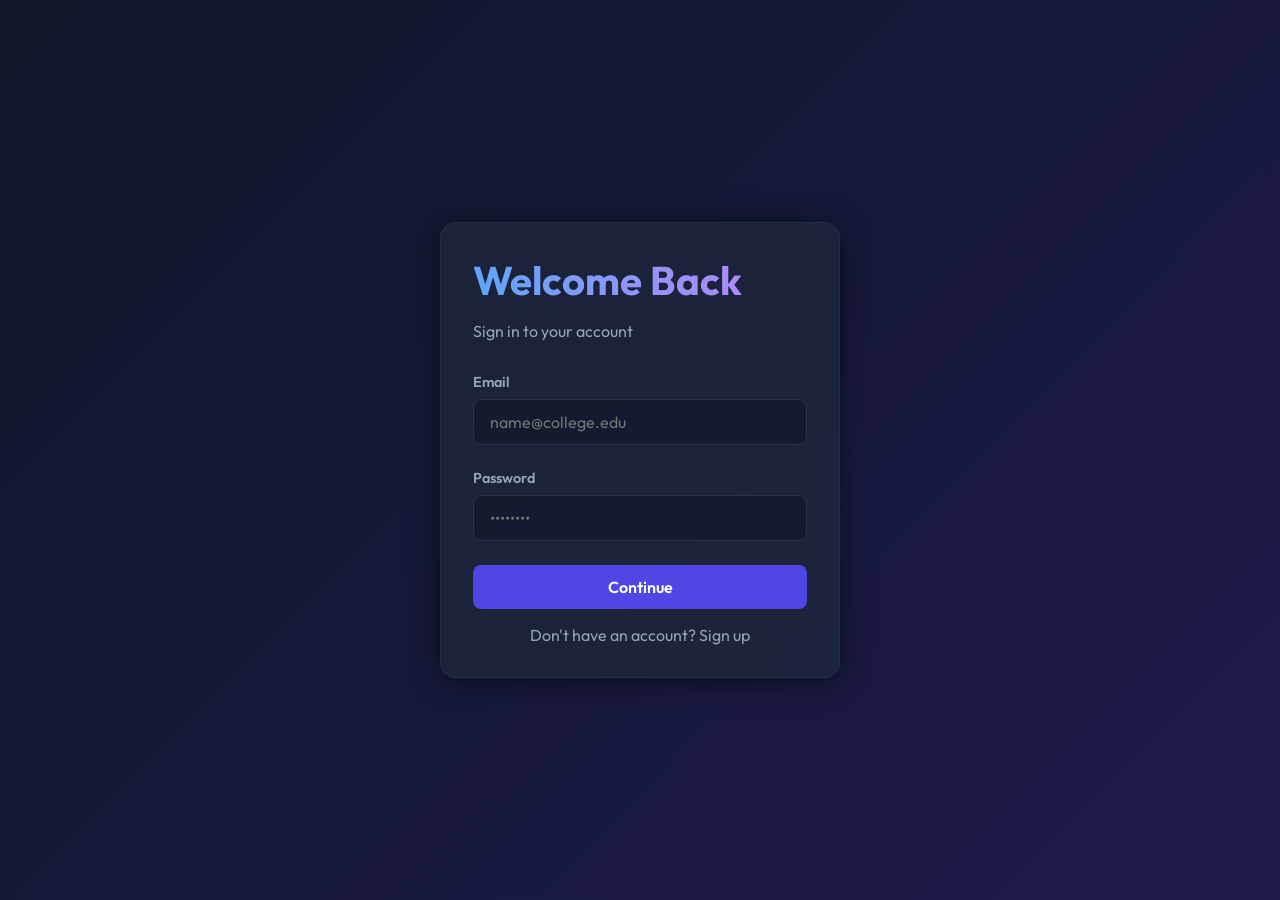
==== frontend/admin.html @ 38196f12 "Add HTML/CSS/JS frontend Login, student exam list, exam page with Monaco editor and tab-switch proct" ====
<!DOCTYPE html>
<html lang="en">
<head>
    <meta charset="UTF-8">
    <meta name="viewport" content="width=device-width, initial-scale=1.0">
    <title>Admin Dashboard | Smart Exam & Coding Platform</title>
    <link rel="stylesheet" href="css/style.css">
    <style>
        .testcase-row {
            background: rgba(15, 23, 42, 0.8);
            border: 1px solid rgba(255, 255, 255, 0.08);
            border-radius: 8px;
            padding: 12px;
            margin-bottom: 10px;
        }
        textarea {
            width: 100%;
            padding: 10px 14px;
            border-radius: 8px;
            border: 1px solid rgba(255, 255, 255, 0.1);
            background: rgba(15, 23, 42, 0.6);
            color: #fff;
            font-size: 0.95rem;
            outline: none;
            font-family: inherit;
        }
        textarea:focus {
            border-color: var(--primary);
            box-shadow: 0 0 0 2px rgba(79, 70, 229, 0.3);
        }
    </style>
</head>
<body>
    <nav class="navbar">
        <h2>Admin Portal</h2>
        <div class="nav-links">
            <span id="userNameDisplay">Admin</span>
            <a onclick="logout()">Logout</a>
        </div>
    </nav>

    <div class="container">
        <h1>Dashboard Overview</h1>
        
        <div style="display: grid; grid-template-columns: 1fr 1fr; gap: 2rem; margin-top: 2rem;">
            <!-- Create Exam Section -->
            <div class="glass-panel">
                <h3>Create New Exam</h3>
                <div id="msgExam"></div>
                <form id="createExamForm">
                    <div class="form-group">
                        <label>Subject Name</label>
                        <input type="text" id="subject" required placeholder="e.g. Data Structures & Algorithms">
                    </div>
                    <div class="form-group">
                        <label>Exam Date & Time</label>
                        <input type="datetime-local" id="exam_date" required>
                    </div>
                    <div class="form-group">
                        <label>Duration (Minutes)</label>
                        <input type="number" id="duration" required value="60">
                    </div>
                    <div class="form-group">
                        <label>Total Marks</label>
                        <input type="number" id="total_marks" required value="100">
                    </div>
                    <div class="form-group">
                        <label>Negative Marking (e.g. 0.25)</label>
                        <input type="number" step="0.01" id="negative" value="0.0">
                    </div>
                    <button type="submit" class="btn btn-primary" style="width: 100%;">Create Exam</button>
                </form>
            </div>

            <!-- Add Question Section (MCQ or Coding) -->
            <div class="glass-panel">
                <h3>Add Question to Exam</h3>
                <div id="msgQuestion"></div>
                <form id="addQuestionForm">
                    <div class="form-group">
                        <label>Select Exam</label>
                        <select id="exam_id_select" required></select>
                    </div>

                    <div class="form-group">
                        <label>Question Type</label>
                        <select id="q_type" onchange="toggleQuestionTypeFields()">
                            <option value="MCQ" selected>Multiple Choice (MCQ)</option>
                            <option value="CODING">Coding Assessment (HackerRank)</option>
                        </select>
                    </div>

                    <div class="form-group">
                        <label>Question Title / Text</label>
                        <input type="text" id="q_text" required placeholder="e.g. Reverse an Array">
                    </div>

                    <div style="display:grid; grid-template-columns: 1fr 1fr 1fr; gap: 10px;">
                        <div class="form-group">
                            <label>Marks</label>
                            <input type="number" id="q_marks" value="5" required>
                        </div>
                        <div class="form-group">
                            <label>Difficulty</label>
                            <select id="q_difficulty">
                                <option value="EASY">EASY</option>
                                <option value="MEDIUM" selected>MEDIUM</option>
                                <option value="HARD">HARD</option>
                            </select>
                        </div>
                        <div class="form-group">
                            <label>Topic</label>
                            <input type="text" id="q_topic" value="General">
                        </div>
                    </div>

                    <!-- MCQ Section -->
                    <div id="mcqFields" style="margin-bottom: 1rem;">
                        <label style="color:var(--text-muted); font-size:0.9rem; margin-bottom:0.5rem; display:block;">Options (Select radio for correct answer)</label>
                        <div style="display:flex; gap:10px; margin-bottom:5px;">
                            <input type="radio" name="correct_opt" value="0" checked>
                            <input type="text" id="opt_0" placeholder="Option 1" required>
                        </div>
                        <div style="display:flex; gap:10px; margin-bottom:5px;">
                            <input type="radio" name="correct_opt" value="1">
                            <input type="text" id="opt_1" placeholder="Option 2" required>
                        </div>
                        <div style="display:flex; gap:10px; margin-bottom:5px;">
                            <input type="radio" name="correct_opt" value="2">
                            <input type="text" id="opt_2" placeholder="Option 3" required>
                        </div>
                        <div style="display:flex; gap:10px; margin-bottom:5px;">
                            <input type="radio" name="correct_opt" value="3">
                            <input type="text" id="opt_3" placeholder="Option 4" required>
                        </div>
                    </div>

                    <!-- Coding Question Section -->
                    <div id="codingFields" style="display:none; margin-bottom: 1.5rem;">
                        <div class="form-group">
                            <label>Problem Statement (Markdown / Text)</label>
                            <textarea id="q_problem_statement" rows="3" placeholder="Detailed problem description..."></textarea>
                        </div>
                        <div class="form-group">
                            <label>Constraints</label>
                            <textarea id="q_constraints" rows="2" placeholder="e.g. 1 <= N <= 10^5"></textarea>
                        </div>
                        <div style="display:grid; grid-template-columns: 1fr 1fr; gap: 10px;">
                            <div class="form-group">
                                <label>Input Format</label>
                                <textarea id="q_input_format" rows="2" placeholder="First line contains N..."></textarea>
                            </div>
                            <div class="form-group">
                                <label>Output Format</label>
                                <textarea id="q_output_format" rows="2" placeholder="Print the result..."></textarea>
                            </div>
                        </div>

                        <!-- Test Cases Builder -->
                        <div style="margin-top: 1rem;">
                            <div style="display:flex; justify-content:space-between; align-items:center; margin-bottom: 8px;">
                                <label style="font-weight:700; color:#60a5fa;">Test Cases</label>
                                <button type="button" class="btn" style="padding: 4px 10px; font-size: 0.8rem; background: rgba(96,165,250,0.2); color:#60a5fa;" onclick="addTestCaseRow()">+ Add Test Case</button>
                            </div>
                            <div id="testCasesContainer">
                                <!-- Dynamic test case rows inserted here -->
                            </div>
                        </div>
                    </div>

                    <button type="submit" class="btn btn-secondary" style="width: 100%;">Add Question</button>
                </form>
            </div>
        </div>

        <!-- High-level Results view -->
        <div class="glass-panel" style="margin-top: 2rem;">
            <h3>All Student Results</h3>
            <table>
                <thead>
                    <tr>
                        <th>Student</th>
                        <th>Exam</th>
                        <th>Score</th>
                        <th>Status</th>
                    </tr>
                </thead>
                <tbody id="resultsTableBody"></tbody>
            </table>
        </div>
    </div>

    <script src="js/api.js"></script>
    <script>
        checkAuth('Admin');

        function toggleQuestionTypeFields() {
            const type = document.getElementById('q_type').value;
            const mcqDiv = document.getElementById('mcqFields');
            const codingDiv = document.getElementById('codingFields');
            const optInputs = [document.getElementById('opt_0'), document.getElementById('opt_1'), document.getElementById('opt_2'), document.getElementById('opt_3')];

            if (type === 'CODING') {
                mcqDiv.style.display = 'none';
                codingDiv.style.display = 'block';
                optInputs.forEach(input => input.removeAttribute('required'));
                if (document.querySelectorAll('.testcase-row').length === 0) {
                    addTestCaseRow(true); // Add initial sample case
                    addTestCaseRow(false); // Add initial hidden case
                }
            } else {
                mcqDiv.style.display = 'block';
                codingDiv.style.display = 'none';
                optInputs.forEach(input => input.setAttribute('required', 'required'));
            }
        }

        let testCaseCount = 0;
        function addTestCaseRow(isSample = false) {
            testCaseCount++;
            const container = document.getElementById('testCasesContainer');
            const row = document.createElement('div');
            row.className = 'testcase-row';
            row.id = `tc_row_${testCaseCount}`;
            row.innerHTML = `
                <div style="display:flex; justify-content:space-between; align-items:center; margin-bottom:6px;">
                    <strong style="font-size:0.85rem; color:#e2e8f0;">Test Case #${testCaseCount}</strong>
                    <div style="display:flex; align-items:center; gap: 8px;">
                        <label style="font-size:0.8rem; color:var(--text-muted); cursor:pointer;">
                            <input type="checkbox" id="tc_sample_${testCaseCount}" ${isSample ? 'checked' : ''} style="width:auto;"> Sample (Visible to Student)
                        </label>
                        <button type="button" onclick="document.getElementById('tc_row_${testCaseCount}').remove()" style="background:transparent; border:none; color:#ef4444; cursor:pointer;">✕</button>
                    </div>
                </div>
                <div style="display:grid; grid-template-columns: 1fr 1fr; gap: 8px;">
                    <div>
                        <span style="font-size:0.75rem; color:var(--text-muted);">Input:</span>
                        <textarea id="tc_input_${testCaseCount}" rows="2" style="font-family:monospace; font-size:0.85rem;" placeholder="Stdin data..." required></textarea>
                    </div>
                    <div>
                        <span style="font-size:0.75rem; color:var(--text-muted);">Expected Output:</span>
                        <textarea id="tc_output_${testCaseCount}" rows="2" style="font-family:monospace; font-size:0.85rem;" placeholder="Expected stdout..." required></textarea>
                    </div>
                </div>
            `;
            container.appendChild(row);
        }

        async function fetchExams() {
            try {
                const res = await fetch(API_BASE + '/admin/exams', { headers: getHeaders() });
                const data = await res.json();
                const select = document.getElementById('exam_id_select');
                select.innerHTML = '';
                data.forEach(ex => {
                    const opt = document.createElement('option');
                    opt.value = ex.examId || ex.exam_id;
                    opt.textContent = `${ex.subject} (ID: ${ex.examId || ex.exam_id})`;
                    select.appendChild(opt);
                });
            } catch (e) {
                console.error("Failed to fetch exams:", e);
            }
        }

        async function fetchResults() {
            try {
                const res = await fetch(API_BASE + '/admin/results', { headers: getHeaders() });
                const data = await res.json();
                const tbody = document.getElementById('resultsTableBody');
                tbody.innerHTML = '';
                if (!Array.isArray(data) || data.length === 0) {
                    tbody.innerHTML = '<tr><td colspan="4" style="color:var(--text-muted);">No student results available yet.</td></tr>';
                    return;
                }
                data.forEach(r => {
                    tbody.innerHTML += `<tr>
                        <td>${r.student_name}</td>
                        <td>${r.subject}</td>
                        <td><strong style="color: #6ee7b7">${r.score !== null ? r.score : 'Pending'}</strong></td>
                        <td><span class="status-tag status-${(r.result_status || 'pass').toLowerCase()}">${r.result_status || 'In Progress'}</span></td>
                    </tr>`;
                });
            } catch (e) {
                console.error("Failed to fetch results:", e);
            }
        }

        document.getElementById('createExamForm').addEventListener('submit', async (e) => {
            e.preventDefault();
            const payload = {
                subject: document.getElementById('subject').value,
                exam_date: document.getElementById('exam_date').value.replace('T', ' '),
                duration_minutes: parseInt(document.getElementById('duration').value),
                total_marks: parseInt(document.getElementById('total_marks').value),
                negative_marking: parseFloat(document.getElementById('negative').value)
            };
            try {
                const res = await fetch(API_BASE + '/admin/exams', {
                    method: 'POST', headers: getHeaders(), body: JSON.stringify(payload)
                });
                if(res.ok) {
                    showMsg('msgExam', 'Exam created successfully!', false);
                    document.getElementById('createExamForm').reset();
                    fetchExams();
                } else {
                    const error = await res.json();
                    showMsg('msgExam', error.error || 'Failed to create exam', true);
                }
            } catch (err) {
                showMsg('msgExam', 'Connection failed: ' + err.message, true);
            }
        });

        document.getElementById('addQuestionForm').addEventListener('submit', async (e) => {
            e.preventDefault();
            const exam_id = document.getElementById('exam_id_select').value;
            const qType = document.getElementById('q_type').value;

            const payload = {
                text: document.getElementById('q_text').value,
                marks: parseInt(document.getElementById('q_marks').value),
                question_type: qType,
                difficulty: document.getElementById('q_difficulty').value,
                topic: document.getElementById('q_topic').value
            };

            if (qType === 'CODING') {
                payload.problem_statement = document.getElementById('q_problem_statement').value;
                payload.constraints = document.getElementById('q_constraints').value;
                payload.input_format = document.getElementById('q_input_format').value;
                payload.output_format = document.getElementById('q_output_format').value;

                // Extract test cases
                const tcRows = document.querySelectorAll('.testcase-row');
                const testCases = [];
                tcRows.forEach(row => {
                    const id = row.id.replace('tc_row_', '');
                    const input = document.getElementById(`tc_input_${id}`).value;
                    const output = document.getElementById(`tc_output_${id}`).value;
                    const isSample = document.getElementById(`tc_sample_${id}`).checked;
                    testCases.push({
                        input_data: input,
                        expected_output: output,
                        is_sample: isSample,
                        weightage: 10
                    });
                });
                payload.test_cases = testCases;

                // Default starter templates
                payload.templates = [
                    { language: 'python', starter_code: 'import sys\n\ndef main():\n    # Read from standard input\n    pass\n\nif __name__ == "__main__":\n    main()' },
                    { language: 'java', starter_code: 'import java.util.*;\n\npublic class Solution {\n    public static void main(String[] args) {\n        Scanner sc = new Scanner(System.in);\n        // Write solution here\n    }\n}' },
                    { language: 'cpp', starter_code: '#include <iostream>\nusing namespace std;\n\nint main() {\n    // Write solution here\n    return 0;\n}' },
                    { language: 'c', starter_code: '#include <stdio.h>\n\nint main() {\n    // Write solution here\n    return 0;\n}' },
                    { language: 'javascript', starter_code: 'const fs = require("fs");\n\nfunction main() {\n    const input = fs.readFileSync(0, "utf-8");\n    // Write solution here\n}\n\nmain();' }
                ];
            } else {
                const correctIdx = document.querySelector('input[name="correct_opt"]:checked').value;
                const options = [];
                for(let i=0; i<4; i++) {
                    options.push({
                        text: document.getElementById(`opt_${i}`).value,
                        is_correct: i == correctIdx
                    });
                }
                payload.options = options;
            }

            try {
                const res = await fetch(API_BASE + `/admin/exams/${exam_id}/questions`, {
                    method: 'POST', headers: getHeaders(), body: JSON.stringify(payload)
                });
                if(res.ok) {
                    showMsg('msgQuestion', `${qType} question added successfully!`, false);
                    document.getElementById('addQuestionForm').reset();
                    toggleQuestionTypeFields();
                } else {
                    const err = await res.json();
                    showMsg('msgQuestion', err.error || 'Failed to add question', true);
                }
            } catch (err) {
                showMsg('msgQuestion', 'Error adding question: ' + err.message, true);
            }
        });

        fetchExams();
        fetchResults();
    </script>
</body>
</html>
---- frontend/css/style.css ----
@import url('https://fonts.googleapis.com/css2?family=Outfit:wght@300;400;600;700&display=swap');

:root {
  --primary: #4F46E5;
  --primary-hover: #4338CA;
  --secondary: #10B981;
  --dark-bg: #0f172a;
  --dark-card: rgba(30, 41, 59, 0.7);
  --text-main: #f8fafc;
  --text-muted: #94a3b8;
  --danger: #ef4444;
}

* {
  box-sizing: border-box;
  margin: 0;
  padding: 0;
  font-family: 'Outfit', sans-serif;
}

body {
  background: linear-gradient(135deg, #0f172a 0%, #1e1b4b 100%);
  color: var(--text-main);
  min-height: 100vh;
  display: flex;
  flex-direction: column;
}

/* Glassmorphism utility */
.glass-panel {
  background: var(--dark-card);
  backdrop-filter: blur(16px);
  -webkit-backdrop-filter: blur(16px);
  border: 1px solid rgba(255, 255, 255, 0.05);
  border-radius: 16px;
  box-shadow: 0 4px 30px rgba(0, 0, 0, 0.5);
  padding: 2rem;
  transition: transform 0.3s ease, box-shadow 0.3s ease;
}

.glass-panel:hover {
  transform: translateY(-2px);
  box-shadow: 0 10px 40px rgba(0, 0, 0, 0.6);
}

/* Typography */
h1, h2, h3 {
  font-weight: 700;
  margin-bottom: 1rem;
}

h1 { font-size: 2.5rem; background: linear-gradient(to right, #60a5fa, #c084fc); -webkit-background-clip: text; color: transparent; }

/* Forms & Inputs */
.form-group {
  margin-bottom: 1.5rem;
  display: flex;
  flex-direction: column;
}

.form-group label {
  margin-bottom: 0.5rem;
  font-weight: 600;
  font-size: 0.9rem;
  color: var(--text-muted);
}

input, select {
  width: 100%;
  padding: 12px 16px;
  border-radius: 8px;
  border: 1px solid rgba(255,255,255,0.1);
  background: rgba(15, 23, 42, 0.6);
  color: #fff;
  font-size: 1rem;
  outline: none;
  transition: all 0.3s;
}

input:focus, select:focus {
  border-color: var(--primary);
  box-shadow: 0 0 0 2px rgba(79, 70, 229, 0.3);
}

/* Buttons */
.btn {
  display: inline-block;
  padding: 12px 24px;
  border-radius: 8px;
  font-weight: 600;
  cursor: pointer;
  border: none;
  transition: all 0.3s ease;
  font-size: 1rem;
  text-align: center;
}

.btn-primary {
  background: var(--primary);
  color: #fff;
}

.btn-primary:hover {
  background: var(--primary-hover);
  transform: translateY(-2px);
}

.btn-secondary {
  background: var(--secondary);
  color: #fff;
}

.btn-secondary:hover {
  background: #059669;
  transform: translateY(-2px);
}

/* Layouts */
.container {
  max-width: 1200px;
  margin: 0 auto;
  padding: 2rem;
  width: 100%;
}

.navbar {
  display: flex;
  justify-content: space-between;
  align-items: center;
  padding: 1rem 2rem;
  background: rgba(15, 23, 42, 0.8);
  backdrop-filter: blur(10px);
  border-bottom: 1px solid rgba(255,255,255,0.05);
}

.navbar .nav-links a {
  color: var(--text-muted);
  text-decoration: none;
  margin-left: 1.5rem;
  transition: color 0.3s;
  cursor: pointer;
}

.navbar .nav-links a:hover {
  color: #fff;
}

/* Tables */
table {
  width: 100%;
  border-collapse: collapse;
  margin-top: 1rem;
}

th, td {
  padding: 12px 16px;
  text-align: left;
  border-bottom: 1px solid rgba(255,255,255,0.05);
}

th {
  color: var(--text-muted);
  font-size: 0.9rem;
  text-transform: uppercase;
}

tbody tr:hover {
  background: rgba(255,255,255,0.02);
}

/* Alerts */
.alert {
  padding: 10px 15px;
  border-radius: 8px;
  margin-bottom: 15px;
  display: none;
}
.alert.error { background: rgba(239, 68, 68, 0.2); border: 1px solid var(--danger); color: #fca5a5; display: block; }
.alert.success { background: rgba(16, 185, 129, 0.2); border: 1px solid var(--secondary); color: #6ee7b7; display: block;}


/* ===================================================
   Coding Assessment & Monaco Editor Styles (HackerRank)
   =================================================== */

.q-nav-strip {
  display: flex;
  gap: 0.5rem;
  overflow-x: auto;
  padding: 0.5rem 0 1rem 0;
  margin-bottom: 1.5rem;
  border-bottom: 1px solid rgba(255,255,255,0.08);
}

.q-nav-pill {
  padding: 8px 16px;
  border-radius: 8px;
  background: rgba(255, 255, 255, 0.05);
  border: 1px solid rgba(255, 255, 255, 0.1);
  color: var(--text-muted);
  cursor: pointer;
  font-size: 0.9rem;
  font-weight: 600;
  display: flex;
  align-items: center;
  gap: 6px;
  white-space: nowrap;
  transition: all 0.2s ease;
}

.q-nav-pill:hover {
  background: rgba(79, 70, 229, 0.2);
  color: #fff;
}

.q-nav-pill.active {
  background: var(--primary);
  color: #fff;
  border-color: #818cf8;
  box-shadow: 0 0 12px rgba(79, 70, 229, 0.5);
}

.q-nav-pill.answered {
  border-left: 3px solid var(--secondary);
}

.badge {
  display: inline-block;
  padding: 3px 8px;
  border-radius: 4px;
  font-size: 0.75rem;
  font-weight: 700;
  text-transform: uppercase;
}

.badge-coding { background: #3b82f6; color: #fff; }
.badge-mcq { background: #8b5cf6; color: #fff; }
.badge-easy { background: rgba(16, 185, 129, 0.2); color: #34d399; }
.badge-medium { background: rgba(245, 158, 11, 0.2); color: #fbbf24; }
.badge-hard { background: rgba(239, 68, 68, 0.2); color: #f87171; }

.coding-container {
  display: grid;
  grid-template-columns: 1fr 1.25fr;
  gap: 1.5rem;
  min-height: 650px;
}

@media (max-width: 992px) {
  .coding-container {
    grid-template-columns: 1fr;
  }
}

.problem-pane {
  background: rgba(15, 23, 42, 0.85);
  border: 1px solid rgba(255, 255, 255, 0.08);
  border-radius: 12px;
  padding: 1.5rem;
  overflow-y: auto;
  max-height: 800px;
}

.problem-pane h2 {
  font-size: 1.5rem;
  margin-bottom: 0.5rem;
  color: #fff;
}

.meta-row {
  display: flex;
  gap: 8px;
  margin-bottom: 1.2rem;
  align-items: center;
}

.section-title {
  font-size: 0.95rem;
  font-weight: 700;
  text-transform: uppercase;
  color: #60a5fa;
  margin-top: 1.5rem;
  margin-bottom: 0.5rem;
  letter-spacing: 0.05em;
}

.pre-box {
  background: #090d16;
  border: 1px solid rgba(255, 255, 255, 0.08);
  border-radius: 8px;
  padding: 12px 16px;
  font-family: 'Consolas', 'Courier New', monospace;
  font-size: 0.9rem;
  color: #e2e8f0;
  white-space: pre-wrap;
  margin-bottom: 1rem;
}

.editor-pane {
  display: flex;
  flex-direction: column;
  background: rgba(15, 23, 42, 0.9);
  border: 1px solid rgba(255, 255, 255, 0.08);
  border-radius: 12px;
  overflow: hidden;
}

.editor-toolbar {
  display: flex;
  justify-content: space-between;
  align-items: center;
  padding: 10px 16px;
  background: #111827;
  border-bottom: 1px solid rgba(255, 255, 255, 0.08);
}

.editor-toolbar select {
  width: auto;
  padding: 6px 12px;
  font-size: 0.9rem;
  background: #1f2937;
}

#monacoEditor {
  height: 420px;
  width: 100%;
}

.console-drawer {
  background: #0b0f19;
  border-top: 1px solid rgba(255, 255, 255, 0.08);
  padding: 12px 16px;
  flex: 1;
  display: flex;
  flex-direction: column;
}

.console-nav {
  display: flex;
  gap: 8px;
  margin-bottom: 10px;
  border-bottom: 1px solid rgba(255, 255, 255, 0.06);
  padding-bottom: 6px;
}

.console-tab-btn {
  background: transparent;
  border: none;
  color: var(--text-muted);
  font-size: 0.85rem;
  font-weight: 600;
  cursor: pointer;
  padding: 4px 10px;
  border-radius: 4px;
}

.console-tab-btn.active {
  background: rgba(255, 255, 255, 0.1);
  color: #fff;
}

.console-view {
  display: none;
  flex: 1;
}

.console-view.active {
  display: block;
}

.testcase-item {
  background: rgba(255, 255, 255, 0.03);
  border: 1px solid rgba(255, 255, 255, 0.06);
  border-radius: 8px;
  padding: 10px 14px;
  margin-bottom: 8px;
}

.action-bar {
  display: flex;
  justify-content: flex-end;
  gap: 10px;
  padding: 12px 16px;
  background: #111827;
  border-top: 1px solid rgba(255, 255, 255, 0.08);
}

.status-tag {
  display: inline-block;
  padding: 2px 8px;
  border-radius: 4px;
  font-size: 0.8rem;
  font-weight: 700;
}

.status-passed { background: rgba(16, 185, 129, 0.2); color: #34d399; }
.status-failed { background: rgba(239, 68, 68, 0.2); color: #f87171; }
.status-timeout { background: rgba(245, 158, 11, 0.2); color: #fbbf24; }
.status-error { background: rgba(220, 38, 38, 0.3); color: #fca5a5; }
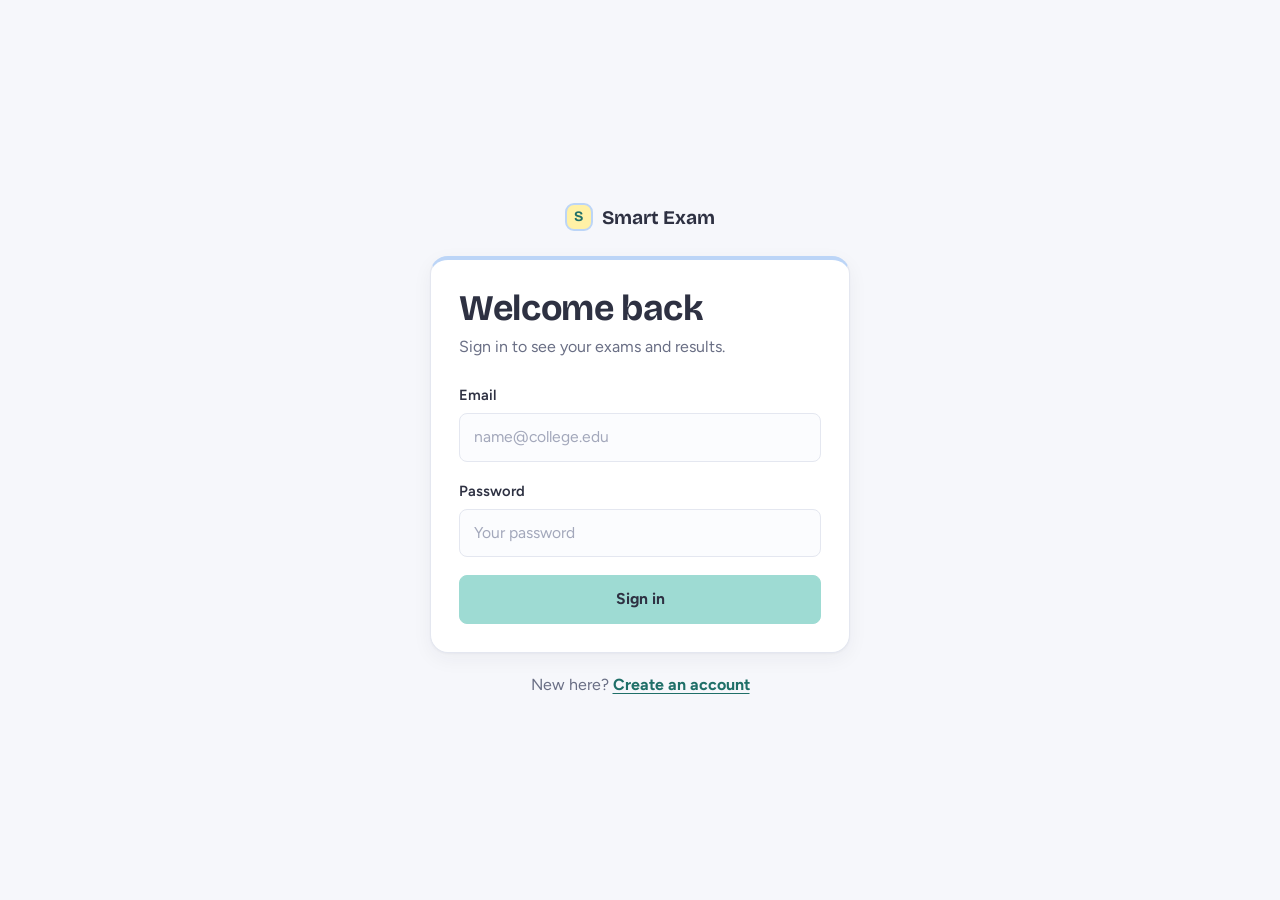
==== commit 8d0599ec: "Blend teal, sky blue, pink and lemon across the UI Neutral soft-white background; teal for main acti" ====
--- a/frontend/admin.html
+++ b/frontend/admin.html
@@ -3,192 +3,172 @@
 <head>
     <meta charset="UTF-8">
     <meta name="viewport" content="width=device-width, initial-scale=1.0">
-    <title>Admin Dashboard | Smart Exam & Coding Platform</title>
+    <title>Admin | Smart Exam</title>
     <link rel="stylesheet" href="css/style.css">
-    <style>
-        .testcase-row {
-            background: rgba(15, 23, 42, 0.8);
-            border: 1px solid rgba(255, 255, 255, 0.08);
-            border-radius: 8px;
-            padding: 12px;
-            margin-bottom: 10px;
-        }
-        textarea {
-            width: 100%;
-            padding: 10px 14px;
-            border-radius: 8px;
-            border: 1px solid rgba(255, 255, 255, 0.1);
-            background: rgba(15, 23, 42, 0.6);
-            color: #fff;
-            font-size: 0.95rem;
-            outline: none;
-            font-family: inherit;
-        }
-        textarea:focus {
-            border-color: var(--primary);
-            box-shadow: 0 0 0 2px rgba(79, 70, 229, 0.3);
-        }
-    </style>
 </head>
 <body>
     <nav class="navbar">
-        <h2>Admin Portal</h2>
+        <a class="brand" href="admin.html"><span class="brand-mark" aria-hidden="true">S</span>Smart Exam <small>Admin</small></a>
         <div class="nav-links">
-            <span id="userNameDisplay">Admin</span>
-            <a onclick="logout()">Logout</a>
+            <span id="userNameDisplay" class="user-chip">Admin</span>
+            <a href="#" onclick="logout(); return false;">Sign out</a>
         </div>
     </nav>
 
-    <div class="container">
-        <h1>Dashboard Overview</h1>
-        
-        <div style="display: grid; grid-template-columns: 1fr 1fr; gap: 2rem; margin-top: 2rem;">
-            <!-- Create Exam Section -->
-            <div class="glass-panel">
-                <h3>Create New Exam</h3>
-                <div id="msgExam"></div>
+    <main class="container">
+        <header class="page-head">
+            <h1>Manage exams</h1>
+            <p class="lede">Create an exam, add MCQ or coding questions to it, and follow student results below.</p>
+        </header>
+
+        <div class="grid-2">
+            <!-- Create exam -->
+            <section class="panel accent-teal">
+                <h3>Create an exam</h3>
+                <div id="msgExam" role="status"></div>
                 <form id="createExamForm">
                     <div class="form-group">
-                        <label>Subject Name</label>
-                        <input type="text" id="subject" required placeholder="e.g. Data Structures & Algorithms">
-                    </div>
-                    <div class="form-group">
-                        <label>Exam Date & Time</label>
+                        <label for="subject">Subject</label>
+                        <input type="text" id="subject" required placeholder="Data Structures">
+                    </div>
+                    <div class="form-group">
+                        <label for="exam_date">Last date to start</label>
                         <input type="datetime-local" id="exam_date" required>
-                    </div>
-                    <div class="form-group">
-                        <label>Duration (Minutes)</label>
-                        <input type="number" id="duration" required value="60">
-                    </div>
-                    <div class="form-group">
-                        <label>Total Marks</label>
-                        <input type="number" id="total_marks" required value="100">
-                    </div>
-                    <div class="form-group">
-                        <label>Negative Marking (e.g. 0.25)</label>
-                        <input type="number" step="0.01" id="negative" value="0.0">
-                    </div>
-                    <button type="submit" class="btn btn-primary" style="width: 100%;">Create Exam</button>
+                        <span class="hint">Students can't start the exam after this date.</span>
+                    </div>
+                    <div class="grid-3">
+                        <div class="form-group">
+                            <label for="duration">Minutes</label>
+                            <input type="number" id="duration" required value="60" min="1">
+                        </div>
+                        <div class="form-group">
+                            <label for="total_marks">Total marks</label>
+                            <input type="number" id="total_marks" required value="100" min="1">
+                        </div>
+                        <div class="form-group">
+                            <label for="negative">Minus per wrong</label>
+                            <input type="number" step="0.01" id="negative" value="0.0" min="0">
+                        </div>
+                    </div>
+                    <button type="submit" class="btn btn-primary btn-block">Create exam</button>
                 </form>
-            </div>
-
-            <!-- Add Question Section (MCQ or Coding) -->
-            <div class="glass-panel">
-                <h3>Add Question to Exam</h3>
-                <div id="msgQuestion"></div>
+            </section>
+
+            <!-- Add question -->
+            <section class="panel accent-sky">
+                <h3>Add a question</h3>
+                <div id="msgQuestion" role="status"></div>
                 <form id="addQuestionForm">
                     <div class="form-group">
-                        <label>Select Exam</label>
+                        <label for="exam_id_select">Exam</label>
                         <select id="exam_id_select" required></select>
                     </div>
 
                     <div class="form-group">
-                        <label>Question Type</label>
+                        <label for="q_type">Question type</label>
                         <select id="q_type" onchange="toggleQuestionTypeFields()">
-                            <option value="MCQ" selected>Multiple Choice (MCQ)</option>
-                            <option value="CODING">Coding Assessment (HackerRank)</option>
+                            <option value="MCQ" selected>Multiple choice</option>
+                            <option value="CODING">Coding problem</option>
                         </select>
                     </div>
 
                     <div class="form-group">
-                        <label>Question Title / Text</label>
-                        <input type="text" id="q_text" required placeholder="e.g. Reverse an Array">
-                    </div>
-
-                    <div style="display:grid; grid-template-columns: 1fr 1fr 1fr; gap: 10px;">
-                        <div class="form-group">
-                            <label>Marks</label>
-                            <input type="number" id="q_marks" value="5" required>
-                        </div>
-                        <div class="form-group">
-                            <label>Difficulty</label>
+                        <label for="q_text">Question</label>
+                        <input type="text" id="q_text" required placeholder="Reverse an array">
+                    </div>
+
+                    <div class="grid-3">
+                        <div class="form-group">
+                            <label for="q_marks">Marks</label>
+                            <input type="number" id="q_marks" value="5" required min="1">
+                        </div>
+                        <div class="form-group">
+                            <label for="q_difficulty">Difficulty</label>
                             <select id="q_difficulty">
-                                <option value="EASY">EASY</option>
-                                <option value="MEDIUM" selected>MEDIUM</option>
-                                <option value="HARD">HARD</option>
+                                <option value="EASY">Easy</option>
+                                <option value="MEDIUM" selected>Medium</option>
+                                <option value="HARD">Hard</option>
                             </select>
                         </div>
                         <div class="form-group">
-                            <label>Topic</label>
+                            <label for="q_topic">Topic</label>
                             <input type="text" id="q_topic" value="General">
                         </div>
                     </div>
 
-                    <!-- MCQ Section -->
-                    <div id="mcqFields" style="margin-bottom: 1rem;">
-                        <label style="color:var(--text-muted); font-size:0.9rem; margin-bottom:0.5rem; display:block;">Options (Select radio for correct answer)</label>
-                        <div style="display:flex; gap:10px; margin-bottom:5px;">
-                            <input type="radio" name="correct_opt" value="0" checked>
+                    <!-- MCQ options -->
+                    <fieldset id="mcqFields" style="border:none; margin-bottom: 1rem;">
+                        <legend class="field-label" style="margin-bottom:0.5rem;">Options <span class="muted" style="font-weight:400;">(select the correct one)</span></legend>
+                        <div class="option-row">
+                            <input type="radio" name="correct_opt" value="0" checked aria-label="Option 1 is correct">
                             <input type="text" id="opt_0" placeholder="Option 1" required>
                         </div>
-                        <div style="display:flex; gap:10px; margin-bottom:5px;">
-                            <input type="radio" name="correct_opt" value="1">
+                        <div class="option-row">
+                            <input type="radio" name="correct_opt" value="1" aria-label="Option 2 is correct">
                             <input type="text" id="opt_1" placeholder="Option 2" required>
                         </div>
-                        <div style="display:flex; gap:10px; margin-bottom:5px;">
-                            <input type="radio" name="correct_opt" value="2">
+                        <div class="option-row">
+                            <input type="radio" name="correct_opt" value="2" aria-label="Option 3 is correct">
                             <input type="text" id="opt_2" placeholder="Option 3" required>
                         </div>
-                        <div style="display:flex; gap:10px; margin-bottom:5px;">
-                            <input type="radio" name="correct_opt" value="3">
+                        <div class="option-row">
+                            <input type="radio" name="correct_opt" value="3" aria-label="Option 4 is correct">
                             <input type="text" id="opt_3" placeholder="Option 4" required>
                         </div>
-                    </div>
-
-                    <!-- Coding Question Section -->
-                    <div id="codingFields" style="display:none; margin-bottom: 1.5rem;">
-                        <div class="form-group">
-                            <label>Problem Statement (Markdown / Text)</label>
-                            <textarea id="q_problem_statement" rows="3" placeholder="Detailed problem description..."></textarea>
-                        </div>
-                        <div class="form-group">
-                            <label>Constraints</label>
-                            <textarea id="q_constraints" rows="2" placeholder="e.g. 1 <= N <= 10^5"></textarea>
-                        </div>
-                        <div style="display:grid; grid-template-columns: 1fr 1fr; gap: 10px;">
+                    </fieldset>
+
+                    <!-- Coding problem fields -->
+                    <div id="codingFields" style="display:none; margin-bottom: 1.25rem;">
+                        <div class="form-group">
+                            <label for="q_problem_statement">Problem statement</label>
+                            <textarea id="q_problem_statement" rows="3" placeholder="Describe the task, with an example if it helps."></textarea>
+                        </div>
+                        <div class="form-group">
+                            <label for="q_constraints">Constraints</label>
+                            <textarea id="q_constraints" rows="2" placeholder="1 <= N <= 10^5"></textarea>
+                        </div>
+                        <div class="tc-grid">
                             <div class="form-group">
-                                <label>Input Format</label>
-                                <textarea id="q_input_format" rows="2" placeholder="First line contains N..."></textarea>
+                                <label for="q_input_format">Input format</label>
+                                <textarea id="q_input_format" rows="2" placeholder="First line contains N"></textarea>
                             </div>
                             <div class="form-group">
-                                <label>Output Format</label>
-                                <textarea id="q_output_format" rows="2" placeholder="Print the result..."></textarea>
+                                <label for="q_output_format">Output format</label>
+                                <textarea id="q_output_format" rows="2" placeholder="Print the answer"></textarea>
                             </div>
                         </div>
 
-                        <!-- Test Cases Builder -->
-                        <div style="margin-top: 1rem;">
-                            <div style="display:flex; justify-content:space-between; align-items:center; margin-bottom: 8px;">
-                                <label style="font-weight:700; color:#60a5fa;">Test Cases</label>
-                                <button type="button" class="btn" style="padding: 4px 10px; font-size: 0.8rem; background: rgba(96,165,250,0.2); color:#60a5fa;" onclick="addTestCaseRow()">+ Add Test Case</button>
-                            </div>
-                            <div id="testCasesContainer">
-                                <!-- Dynamic test case rows inserted here -->
-                            </div>
-                        </div>
-                    </div>
-
-                    <button type="submit" class="btn btn-secondary" style="width: 100%;">Add Question</button>
+                        <div class="panel-head" style="margin: 0.5rem 0 0.6rem;">
+                            <span class="field-label" style="margin:0;">Test cases</span>
+                            <button type="button" class="btn btn-secondary btn-sm" onclick="addTestCaseRow()">Add test case</button>
+                        </div>
+                        <p class="hint" style="margin: -0.3rem 0 0.75rem;">Sample cases are shown to students. Hidden cases are only used for grading.</p>
+                        <div id="testCasesContainer"></div>
+                    </div>
+
+                    <button type="submit" class="btn btn-secondary btn-block">Add question</button>
                 </form>
-            </div>
+            </section>
         </div>
 
-        <!-- High-level Results view -->
-        <div class="glass-panel" style="margin-top: 2rem;">
-            <h3>All Student Results</h3>
+        <!-- Results -->
+        <section class="panel table-wrap accent-petal" style="margin-top: 1.5rem;">
+            <h3>Student results</h3>
             <table>
                 <thead>
                     <tr>
                         <th>Student</th>
                         <th>Exam</th>
                         <th>Score</th>
-                        <th>Status</th>
+                        <th>Result</th>
                     </tr>
                 </thead>
-                <tbody id="resultsTableBody"></tbody>
+                <tbody id="resultsTableBody">
+                    <tr><td colspan="4" class="empty">Loading results...</td></tr>
+                </tbody>
             </table>
-        </div>
-    </div>
+        </section>
+    </main>
 
     <script src="js/api.js"></script>
     <script>
@@ -223,23 +203,23 @@
             row.className = 'testcase-row';
             row.id = `tc_row_${testCaseCount}`;
             row.innerHTML = `
-                <div style="display:flex; justify-content:space-between; align-items:center; margin-bottom:6px;">
-                    <strong style="font-size:0.85rem; color:#e2e8f0;">Test Case #${testCaseCount}</strong>
-                    <div style="display:flex; align-items:center; gap: 8px;">
-                        <label style="font-size:0.8rem; color:var(--text-muted); cursor:pointer;">
-                            <input type="checkbox" id="tc_sample_${testCaseCount}" ${isSample ? 'checked' : ''} style="width:auto;"> Sample (Visible to Student)
+                <div class="tc-head">
+                    <strong style="font-size:0.9rem;">Test case ${testCaseCount}</strong>
+                    <div style="display:flex; align-items:center; gap: 0.9rem;">
+                        <label>
+                            <input type="checkbox" id="tc_sample_${testCaseCount}" ${isSample ? 'checked' : ''}> Sample, shown to students
                         </label>
-                        <button type="button" onclick="document.getElementById('tc_row_${testCaseCount}').remove()" style="background:transparent; border:none; color:#ef4444; cursor:pointer;">✕</button>
+                        <button type="button" class="link-danger" onclick="document.getElementById('tc_row_${testCaseCount}').remove()">Remove</button>
                     </div>
                 </div>
-                <div style="display:grid; grid-template-columns: 1fr 1fr; gap: 8px;">
+                <div class="tc-grid">
                     <div>
-                        <span style="font-size:0.75rem; color:var(--text-muted);">Input:</span>
-                        <textarea id="tc_input_${testCaseCount}" rows="2" style="font-family:monospace; font-size:0.85rem;" placeholder="Stdin data..." required></textarea>
+                        <span>Input</span>
+                        <textarea id="tc_input_${testCaseCount}" rows="2" placeholder="5&#10;1 2 3 4 5" required></textarea>
                     </div>
                     <div>
-                        <span style="font-size:0.75rem; color:var(--text-muted);">Expected Output:</span>
-                        <textarea id="tc_output_${testCaseCount}" rows="2" style="font-family:monospace; font-size:0.85rem;" placeholder="Expected stdout..." required></textarea>
+                        <span>Expected output</span>
+                        <textarea id="tc_output_${testCaseCount}" rows="2" placeholder="5 4 3 2 1" required></textarea>
                     </div>
                 </div>
             `;
@@ -270,15 +250,15 @@
                 const tbody = document.getElementById('resultsTableBody');
                 tbody.innerHTML = '';
                 if (!Array.isArray(data) || data.length === 0) {
-                    tbody.innerHTML = '<tr><td colspan="4" style="color:var(--text-muted);">No student results available yet.</td></tr>';
+                    tbody.innerHTML = '<tr><td colspan="4" class="empty">No results yet. They appear here as students finish exams.</td></tr>';
                     return;
                 }
                 data.forEach(r => {
                     tbody.innerHTML += `<tr>
                         <td>${r.student_name}</td>
                         <td>${r.subject}</td>
-                        <td><strong style="color: #6ee7b7">${r.score !== null ? r.score : 'Pending'}</strong></td>
-                        <td><span class="status-tag status-${(r.result_status || 'pass').toLowerCase()}">${r.result_status || 'In Progress'}</span></td>
+                        <td class="score">${r.score !== null ? r.score : 'Pending'}</td>
+                        <td><span class="status-tag status-${(r.result_status || 'in').toLowerCase()}">${r.result_status === 'PASS' ? 'Pass' : r.result_status === 'FAIL' ? 'Fail' : (r.result_status || 'In progress')}</span></td>
                     </tr>`;
                 });
             } catch (e) {
@@ -300,7 +280,7 @@
                     method: 'POST', headers: getHeaders(), body: JSON.stringify(payload)
                 });
                 if(res.ok) {
-                    showMsg('msgExam', 'Exam created successfully!', false);
+                    showMsg('msgExam', 'Exam created. You can add questions to it now.', false);
                     document.getElementById('createExamForm').reset();
                     fetchExams();
                 } else {
@@ -373,7 +353,7 @@
                     method: 'POST', headers: getHeaders(), body: JSON.stringify(payload)
                 });
                 if(res.ok) {
-                    showMsg('msgQuestion', `${qType} question added successfully!`, false);
+                    showMsg('msgQuestion', qType === 'CODING' ? 'Coding question added.' : 'Question added.', false);
                     document.getElementById('addQuestionForm').reset();
                     toggleQuestionTypeFields();
                 } else {
--- a/frontend/css/style.css
+++ b/frontend/css/style.css
@@ -1,399 +1,340 @@
-@import url('https://fonts.googleapis.com/css2?family=Outfit:wght@300;400;600;700&display=swap');
-
+@import url('https://fonts.googleapis.com/css2?family=Bricolage+Grotesque:opsz,wght@12..96,500;12..96,700&family=Figtree:wght@400;500;600;700&family=JetBrains+Mono:wght@400;600&display=swap');
+
+/* ------------------------------------------------------------
+   Smart Exam: soft pink + lemon theme
+   ------------------------------------------------------------ */
 :root {
-  --primary: #4F46E5;
-  --primary-hover: #4338CA;
-  --secondary: #10B981;
-  --dark-bg: #0f172a;
-  --dark-card: rgba(30, 41, 59, 0.7);
-  --text-main: #f8fafc;
-  --text-muted: #94a3b8;
-  --danger: #ef4444;
-}
-
-* {
-  box-sizing: border-box;
-  margin: 0;
-  padding: 0;
-  font-family: 'Outfit', sans-serif;
-}
+  /* A soft pastel blend: each colour has its own job */
+  --page: #F6F7FB;         /* page background, neutral */
+  --paper: #FFFFFF;        /* cards, panels */
+  --teal: #9EDBD3;         /* primary actions */
+  --teal-strong: #7FCDC3;
+  --teal-soft: #E3F5F2;
+  --teal-ink: #1F6F68;     /* links, focus rings */
+  --sky: #BCD5F7;          /* navigation, active question, editor bar */
+  --sky-soft: #E8F0FC;
+  --petal: #F5BFCF;        /* exam-sheet margin line, MCQ tags */
+  --petal-soft: #FCE6EC;
+  --lemon: #FFF1A6;        /* highlights: timer, selected answer, secondary actions */
+  --lemon-strong: #FBE47A;
+  --lemon-line: #E9D36A;
+  --ink: #2E3142;          /* main text */
+  --ink-soft: #6A6F85;     /* secondary text */
+  --line: #E4E7F0;         /* borders, dividers */
+
+  --good: #1F6F55;   --good-bg: #DDF3EA;
+  --bad: #A8355A;    --bad-bg: #FCE2EA;
+  --warn: #7A5D00;   --warn-bg: #FFF4C2;
+
+  --radius-lg: 18px;
+  --radius: 12px;
+  --radius-sm: 8px;
+  --shadow: 0 1px 2px rgba(46, 49, 66, 0.04), 0 6px 20px rgba(46, 49, 66, 0.05);
+
+  --font-head: 'Bricolage Grotesque', 'Figtree', system-ui, sans-serif;
+  --font-body: 'Figtree', system-ui, -apple-system, sans-serif;
+  --font-mono: 'JetBrains Mono', ui-monospace, Menlo, Consolas, monospace;
+
+  /* aliases used elsewhere in this file and in older inline styles */
+  --blush: var(--page);
+  --rose: var(--teal-ink);
+  --petal-strong: var(--teal-strong);
+  --text-muted: var(--ink-soft);
+  --primary: var(--teal-ink);
+}
+
+*, *::before, *::after { box-sizing: border-box; margin: 0; padding: 0; }
 
 body {
-  background: linear-gradient(135deg, #0f172a 0%, #1e1b4b 100%);
-  color: var(--text-main);
+  font-family: var(--font-body);
+  font-size: 1rem;
+  line-height: 1.55;
+  background: var(--blush);
+  color: var(--ink);
   min-height: 100vh;
   display: flex;
   flex-direction: column;
-}
-
-/* Glassmorphism utility */
-.glass-panel {
-  background: var(--dark-card);
-  backdrop-filter: blur(16px);
-  -webkit-backdrop-filter: blur(16px);
-  border: 1px solid rgba(255, 255, 255, 0.05);
-  border-radius: 16px;
-  box-shadow: 0 4px 30px rgba(0, 0, 0, 0.5);
-  padding: 2rem;
-  transition: transform 0.3s ease, box-shadow 0.3s ease;
-}
-
-.glass-panel:hover {
-  transform: translateY(-2px);
-  box-shadow: 0 10px 40px rgba(0, 0, 0, 0.6);
-}
-
-/* Typography */
-h1, h2, h3 {
-  font-weight: 700;
-  margin-bottom: 1rem;
-}
-
-h1 { font-size: 2.5rem; background: linear-gradient(to right, #60a5fa, #c084fc); -webkit-background-clip: text; color: transparent; }
-
-/* Forms & Inputs */
-.form-group {
-  margin-bottom: 1.5rem;
-  display: flex;
-  flex-direction: column;
-}
-
-.form-group label {
-  margin-bottom: 0.5rem;
-  font-weight: 600;
-  font-size: 0.9rem;
-  color: var(--text-muted);
-}
-
-input, select {
+  -webkit-font-smoothing: antialiased;
+}
+
+/* ---------- Type ---------- */
+h1, h2, h3 { font-family: var(--font-head); color: var(--ink); line-height: 1.15; letter-spacing: -0.01em; }
+h1 { font-size: 2.25rem; font-weight: 700; margin-bottom: 0.35rem; }
+h2 { font-size: 1.5rem; font-weight: 700; margin-bottom: 0.75rem; }
+h3 { font-size: 1.2rem; font-weight: 700; margin-bottom: 1rem; }
+.lede { color: var(--ink-soft); font-size: 1.05rem; max-width: 60ch; }
+.muted { color: var(--ink-soft); }
+a { color: var(--rose); }
+code, .mono { font-family: var(--font-mono); }
+
+/* ---------- Layout ---------- */
+.container { max-width: 1160px; width: 100%; margin: 0 auto; padding: 2.5rem 2rem 4rem; }
+.page-head { margin-bottom: 2rem; }
+.grid-2 { display: grid; grid-template-columns: 1fr 1fr; gap: 1.5rem; align-items: start; }
+.grid-3 { display: grid; grid-template-columns: repeat(3, 1fr); gap: 0.75rem; }
+.stack > * + * { margin-top: 1.5rem; }
+
+@media (max-width: 900px) {
+  .grid-2 { grid-template-columns: 1fr; }
+  .container { padding: 1.75rem 1.1rem 3rem; }
+  h1 { font-size: 1.85rem; }
+}
+@media (max-width: 560px) { .grid-3 { grid-template-columns: 1fr; } }
+
+/* ---------- Top bar ---------- */
+.navbar {
+  display: flex; justify-content: space-between; align-items: center; gap: 1rem;
+  padding: 0.9rem 2rem;
+  background: var(--paper);
+  border-bottom: 1px solid var(--line);
+  position: sticky; top: 0; z-index: 20;
+}
+.brand { display: flex; align-items: center; gap: 0.6rem; font-family: var(--font-head); font-weight: 700; font-size: 1.2rem; color: var(--ink); text-decoration: none; }
+.brand-mark {
+  width: 28px; height: 28px; border-radius: 9px;
+  background: var(--lemon); border: 2px solid var(--sky);
+  display: grid; place-items: center; font-size: 0.9rem; color: var(--teal-ink);
+}
+.brand small { font-family: var(--font-body); font-weight: 500; font-size: 0.85rem; color: var(--ink-soft); margin-left: 0.25rem; }
+.nav-links { display: flex; align-items: center; gap: 1.25rem; }
+.nav-links a { color: var(--ink-soft); text-decoration: none; font-weight: 600; cursor: pointer; border-radius: 6px; }
+.nav-links a:hover { color: var(--ink); }
+.user-chip { background: var(--sky-soft); color: var(--ink); padding: 0.3rem 0.8rem; border-radius: 999px; font-weight: 600; font-size: 0.9rem; }
+
+@media (max-width: 640px) {
+  .navbar { padding: 0.75rem 1rem; flex-wrap: wrap; }
+  .nav-links { gap: 0.9rem; }
+}
+
+/* ---------- Panels ---------- */
+.panel, .glass-panel {
+  background: var(--paper);
+  border: 1px solid var(--line);
+  border-radius: var(--radius-lg);
+  box-shadow: var(--shadow);
+  padding: 1.75rem;
+}
+.panel-head { display: flex; justify-content: space-between; align-items: baseline; gap: 1rem; margin-bottom: 1.25rem; }
+.panel-head h3 { margin: 0; }
+
+/* The exam-sheet look: a pink ruled margin on the left */
+.sheet { position: relative; padding-left: 2.75rem; }
+.sheet::before {
+  content: ""; position: absolute; top: 0; bottom: 0; left: 1.4rem;
+  width: 2px; background: var(--petal);
+}
+
+/* ---------- Forms ---------- */
+.form-group { display: flex; flex-direction: column; margin-bottom: 1.1rem; }
+.form-group label, .field-label { font-weight: 600; font-size: 0.92rem; color: var(--ink); margin-bottom: 0.4rem; }
+.hint { font-size: 0.85rem; color: var(--ink-soft); margin-top: 0.3rem; }
+
+input, select, textarea {
   width: 100%;
-  padding: 12px 16px;
-  border-radius: 8px;
-  border: 1px solid rgba(255,255,255,0.1);
-  background: rgba(15, 23, 42, 0.6);
-  color: #fff;
-  font-size: 1rem;
-  outline: none;
-  transition: all 0.3s;
-}
-
-input:focus, select:focus {
-  border-color: var(--primary);
-  box-shadow: 0 0 0 2px rgba(79, 70, 229, 0.3);
-}
-
-/* Buttons */
+  padding: 0.7rem 0.9rem;
+  font: inherit; font-size: 0.98rem;
+  color: var(--ink);
+  background: #FBFCFE;
+  border: 1.5px solid var(--line);
+  border-radius: var(--radius-sm);
+  transition: border-color 0.15s, box-shadow 0.15s;
+}
+textarea { resize: vertical; line-height: 1.45; }
+input::placeholder, textarea::placeholder { color: #A3A8BB; }
+input:focus, select:focus, textarea:focus { outline: none; border-color: var(--rose); box-shadow: 0 0 0 3px var(--teal-soft); }
+input[type="radio"], input[type="checkbox"] { width: auto; accent-color: var(--rose); }
+
+/* ---------- Buttons ---------- */
 .btn {
-  display: inline-block;
-  padding: 12px 24px;
-  border-radius: 8px;
-  font-weight: 600;
+  display: inline-flex; align-items: center; justify-content: center; gap: 0.4rem;
+  padding: 0.7rem 1.3rem;
+  font: inherit; font-weight: 700; font-size: 0.98rem;
+  color: var(--ink);
+  background: var(--paper);
+  border: 1.5px solid var(--line);
+  border-radius: var(--radius-sm);
   cursor: pointer;
-  border: none;
-  transition: all 0.3s ease;
-  font-size: 1rem;
-  text-align: center;
-}
-
-.btn-primary {
-  background: var(--primary);
-  color: #fff;
-}
-
-.btn-primary:hover {
-  background: var(--primary-hover);
-  transform: translateY(-2px);
-}
-
-.btn-secondary {
-  background: var(--secondary);
-  color: #fff;
-}
-
-.btn-secondary:hover {
-  background: #059669;
-  transform: translateY(-2px);
-}
-
-/* Layouts */
-.container {
-  max-width: 1200px;
-  margin: 0 auto;
-  padding: 2rem;
-  width: 100%;
-}
-
-.navbar {
-  display: flex;
-  justify-content: space-between;
-  align-items: center;
-  padding: 1rem 2rem;
-  background: rgba(15, 23, 42, 0.8);
-  backdrop-filter: blur(10px);
-  border-bottom: 1px solid rgba(255,255,255,0.05);
-}
-
-.navbar .nav-links a {
-  color: var(--text-muted);
-  text-decoration: none;
-  margin-left: 1.5rem;
-  transition: color 0.3s;
-  cursor: pointer;
-}
-
-.navbar .nav-links a:hover {
-  color: #fff;
-}
-
-/* Tables */
-table {
-  width: 100%;
-  border-collapse: collapse;
-  margin-top: 1rem;
-}
-
-th, td {
-  padding: 12px 16px;
-  text-align: left;
-  border-bottom: 1px solid rgba(255,255,255,0.05);
-}
-
-th {
-  color: var(--text-muted);
-  font-size: 0.9rem;
-  text-transform: uppercase;
-}
-
-tbody tr:hover {
-  background: rgba(255,255,255,0.02);
-}
-
-/* Alerts */
-.alert {
-  padding: 10px 15px;
-  border-radius: 8px;
-  margin-bottom: 15px;
-  display: none;
-}
-.alert.error { background: rgba(239, 68, 68, 0.2); border: 1px solid var(--danger); color: #fca5a5; display: block; }
-.alert.success { background: rgba(16, 185, 129, 0.2); border: 1px solid var(--secondary); color: #6ee7b7; display: block;}
-
-
-/* ===================================================
-   Coding Assessment & Monaco Editor Styles (HackerRank)
-   =================================================== */
-
-.q-nav-strip {
-  display: flex;
-  gap: 0.5rem;
-  overflow-x: auto;
-  padding: 0.5rem 0 1rem 0;
-  margin-bottom: 1.5rem;
-  border-bottom: 1px solid rgba(255,255,255,0.08);
-}
-
+  transition: background 0.15s, border-color 0.15s;
+}
+.btn:hover { border-color: var(--sky); }
+.btn-primary { background: var(--teal); border-color: var(--teal); }
+.btn-primary:hover { background: var(--teal-strong); border-color: var(--teal-strong); }
+.btn-secondary { background: var(--lemon); border-color: var(--lemon-line); }
+.btn-secondary:hover { background: var(--lemon-strong); }
+.btn-ghost { background: transparent; border-color: transparent; color: var(--ink-soft); }
+.btn-ghost:hover { color: var(--ink); background: rgba(255,255,255,0.7); border-color: transparent; }
+.btn-sm { padding: 0.4rem 0.8rem; font-size: 0.85rem; }
+.btn-block { width: 100%; }
+.btn:disabled { opacity: 0.5; cursor: not-allowed; }
+.btn:focus-visible, a:focus-visible, .q-nav-pill:focus-visible, .option-lbl:has(input:focus-visible), .toggle-text button:focus-visible { outline: 3px solid var(--rose); outline-offset: 2px; }
+
+/* ---------- Alerts ---------- */
+.alert { display: none; padding: 0.75rem 1rem; border-radius: var(--radius-sm); margin-bottom: 1rem; font-weight: 500; }
+.alert.error { display: block; background: var(--bad-bg); color: var(--bad); }
+.alert.success { display: block; background: var(--good-bg); color: var(--good); }
+
+/* ---------- Tables ---------- */
+table { width: 100%; border-collapse: collapse; }
+th, td { padding: 0.85rem 1rem; text-align: left; border-bottom: 1px solid var(--line); }
+th { font-size: 0.85rem; font-weight: 600; color: var(--ink-soft); }
+tbody tr:last-child td { border-bottom: none; }
+td.score { font-family: var(--font-head); font-weight: 700; font-size: 1.15rem; }
+.empty { color: var(--ink-soft); padding: 2rem 1rem; text-align: center; }
+.table-wrap { overflow-x: auto; }
+
+/* ---------- Tags ---------- */
+.badge, .status-tag {
+  display: inline-block; padding: 0.2rem 0.6rem;
+  border-radius: 999px; font-size: 0.8rem; font-weight: 600;
+  background: var(--sky-soft); color: var(--ink);
+}
+.badge-mcq { background: var(--petal-soft); }
+.badge-coding { background: var(--sky); }
+.badge-easy { background: var(--teal-soft); color: var(--teal-ink); }
+.badge-medium { background: var(--warn-bg); color: var(--warn); }
+.badge-hard { background: var(--bad-bg); color: var(--bad); }
+.badge-plain { background: #F0F2F7; color: var(--ink-soft); }
+
+.status-pass, .status-passed, .status-accepted, .status-success { background: var(--good-bg); color: var(--good); }
+.status-fail, .status-failed, .status-error, .status-wrong_answer,
+.status-runtime_error, .status-compilation_error { background: var(--bad-bg); color: var(--bad); }
+.status-timeout, .status-time_limit_exceeded, .status-auto_generated, .status-in { background: var(--warn-bg); color: var(--warn); }
+
+/* ---------- Login ---------- */
+.auth-wrap { flex: 1; display: grid; place-items: center; padding: 2rem 1rem; }
+.auth-box { width: 100%; max-width: 420px; }
+.auth-brand { display: flex; justify-content: center; margin-bottom: 1.5rem; }
+.toggle-text { margin-top: 1.25rem; text-align: center; color: var(--ink-soft); }
+.toggle-text button { background: none; border: none; font: inherit; font-weight: 700; color: var(--rose); cursor: pointer; text-decoration: underline; text-underline-offset: 3px; }
+
+/* ---------- Student exam list ---------- */
+.exam-list { list-style: none; background: var(--paper); border: 1px solid var(--line); border-radius: var(--radius-lg); box-shadow: var(--shadow); overflow: hidden; }
+.exam-row { display: grid; grid-template-columns: 1fr auto; gap: 1rem; align-items: center; padding: 1.2rem 1.5rem; border-bottom: 1px solid var(--line); }
+.exam-row:last-child { border-bottom: none; }
+.exam-row h3 { margin: 0 0 0.3rem; font-size: 1.15rem; }
+.exam-facts { display: flex; flex-wrap: wrap; gap: 0.4rem 1.25rem; color: var(--ink-soft); font-size: 0.92rem; }
+.exam-facts strong { color: var(--ink); font-weight: 600; }
+@media (max-width: 600px) { .exam-row { grid-template-columns: 1fr; } }
+
+/* ---------- Admin ---------- */
+.option-row { display: flex; align-items: center; gap: 0.6rem; margin-bottom: 0.5rem; }
+.testcase-row { background: #FBFCFE; border: 1px solid var(--line); border-radius: var(--radius); padding: 0.9rem; margin-bottom: 0.75rem; }
+.testcase-row .tc-head { display: flex; justify-content: space-between; align-items: center; margin-bottom: 0.6rem; gap: 0.5rem; }
+.testcase-row .tc-head label { font-size: 0.85rem; color: var(--ink-soft); display: flex; align-items: center; gap: 0.35rem; cursor: pointer; }
+.testcase-row textarea { font-family: var(--font-mono); font-size: 0.85rem; }
+.tc-grid { display: grid; grid-template-columns: 1fr 1fr; gap: 0.6rem; }
+.tc-grid span { font-size: 0.8rem; color: var(--ink-soft); }
+.link-danger { background: none; border: none; color: var(--bad); font: inherit; font-weight: 600; font-size: 0.85rem; cursor: pointer; }
+
+/* ---------- Exam: header strip ---------- */
+.exam-bar { background: var(--paper); }
+.exam-bar .exam-title { display: flex; align-items: center; gap: 0.75rem; }
+.timer-chip {
+  font-family: var(--font-head); font-weight: 700; font-size: 1.1rem;
+  font-variant-numeric: tabular-nums;
+  background: var(--lemon); border: 1.5px solid var(--lemon-line);
+  padding: 0.3rem 0.9rem; border-radius: 999px; color: var(--ink);
+}
+.timer-chip.low { background: var(--bad-bg); border-color: var(--petal); color: var(--bad); }
+.proctor-note { font-size: 0.85rem; color: var(--ink-soft); }
+
+/* ---------- Exam: question navigator ---------- */
+.q-nav-strip { display: flex; gap: 0.5rem; overflow-x: auto; padding-bottom: 1rem; margin-bottom: 1.5rem; border-bottom: 1px solid var(--line); }
 .q-nav-pill {
-  padding: 8px 16px;
-  border-radius: 8px;
-  background: rgba(255, 255, 255, 0.05);
-  border: 1px solid rgba(255, 255, 255, 0.1);
-  color: var(--text-muted);
-  cursor: pointer;
-  font-size: 0.9rem;
-  font-weight: 600;
-  display: flex;
-  align-items: center;
-  gap: 6px;
-  white-space: nowrap;
-  transition: all 0.2s ease;
-}
-
-.q-nav-pill:hover {
-  background: rgba(79, 70, 229, 0.2);
-  color: #fff;
-}
-
-.q-nav-pill.active {
-  background: var(--primary);
-  color: #fff;
-  border-color: #818cf8;
-  box-shadow: 0 0 12px rgba(79, 70, 229, 0.5);
-}
-
-.q-nav-pill.answered {
-  border-left: 3px solid var(--secondary);
-}
-
-.badge {
-  display: inline-block;
-  padding: 3px 8px;
-  border-radius: 4px;
-  font-size: 0.75rem;
-  font-weight: 700;
-  text-transform: uppercase;
-}
-
-.badge-coding { background: #3b82f6; color: #fff; }
-.badge-mcq { background: #8b5cf6; color: #fff; }
-.badge-easy { background: rgba(16, 185, 129, 0.2); color: #34d399; }
-.badge-medium { background: rgba(245, 158, 11, 0.2); color: #fbbf24; }
-.badge-hard { background: rgba(239, 68, 68, 0.2); color: #f87171; }
-
-.coding-container {
-  display: grid;
-  grid-template-columns: 1fr 1.25fr;
-  gap: 1.5rem;
-  min-height: 650px;
-}
-
-@media (max-width: 992px) {
-  .coding-container {
-    grid-template-columns: 1fr;
-  }
-}
+  display: flex; align-items: center; gap: 0.4rem; white-space: nowrap;
+  padding: 0.45rem 0.85rem; border-radius: 999px; cursor: pointer;
+  background: var(--paper); border: 1.5px solid var(--line);
+  font-weight: 600; font-size: 0.9rem; color: var(--ink-soft);
+}
+.q-nav-pill:hover { border-color: var(--sky); color: var(--ink); }
+.q-nav-pill.active { background: var(--sky); border-color: var(--sky); color: var(--ink); }
+.q-nav-pill.answered:not(.active) { background: var(--lemon); border-color: var(--lemon-line); color: var(--ink); }
+.q-nav-pill .badge { font-size: 0.72rem; padding: 0.1rem 0.45rem; background: rgba(255,255,255,0.7); color: var(--ink); }
+
+/* ---------- Exam: MCQ ---------- */
+.question-card { max-width: 820px; }
+.q-head { display: flex; justify-content: space-between; align-items: center; flex-wrap: wrap; gap: 0.75rem; margin-bottom: 1rem; }
+.q-head h2 { margin: 0; }
+.q-tags { display: flex; flex-wrap: wrap; gap: 0.4rem; }
+.q-text { font-size: 1.15rem; line-height: 1.6; margin-bottom: 1.5rem; max-width: 70ch; }
+.option-lbl {
+  display: flex; align-items: center; gap: 0.75rem;
+  padding: 0.85rem 1rem; margin-bottom: 0.6rem;
+  background: var(--paper); border: 1.5px solid var(--line); border-radius: var(--radius);
+  cursor: pointer; transition: background 0.15s, border-color 0.15s;
+}
+.option-lbl:hover { border-color: var(--sky); }
+.option-lbl.selected { background: var(--lemon); border-color: var(--lemon-line); font-weight: 600; }
+.q-actions { display: flex; justify-content: space-between; margin-top: 2rem; }
+.loading-spinner { text-align: center; padding: 3rem; color: var(--ink-soft); }
+
+/* ---------- Exam: coding ---------- */
+.coding-container { display: grid; grid-template-columns: 1fr 1.25fr; gap: 1.25rem; min-height: 650px; }
+@media (max-width: 992px) { .coding-container { grid-template-columns: 1fr; } }
 
 .problem-pane {
-  background: rgba(15, 23, 42, 0.85);
-  border: 1px solid rgba(255, 255, 255, 0.08);
-  border-radius: 12px;
-  padding: 1.5rem;
-  overflow-y: auto;
-  max-height: 800px;
-}
-
-.problem-pane h2 {
-  font-size: 1.5rem;
-  margin-bottom: 0.5rem;
-  color: #fff;
-}
-
-.meta-row {
-  display: flex;
-  gap: 8px;
-  margin-bottom: 1.2rem;
-  align-items: center;
-}
-
-.section-title {
-  font-size: 0.95rem;
-  font-weight: 700;
-  text-transform: uppercase;
-  color: #60a5fa;
-  margin-top: 1.5rem;
-  margin-bottom: 0.5rem;
-  letter-spacing: 0.05em;
-}
-
+  background: var(--paper); border: 1px solid var(--line); border-radius: var(--radius-lg);
+  padding: 1.5rem 1.5rem 1.5rem 2.75rem; overflow-y: auto; max-height: 820px;
+  position: relative;
+}
+.problem-pane::before { content: ""; position: absolute; top: 0; bottom: 0; left: 1.4rem; width: 2px; background: var(--petal); }
+.problem-pane h2 { font-size: 1.45rem; }
+.meta-row { display: flex; flex-wrap: wrap; gap: 0.4rem; margin-bottom: 1.25rem; }
+.section-title { font-family: var(--font-head); font-weight: 700; font-size: 1rem; color: var(--ink); margin: 1.4rem 0 0.5rem; }
+.problem-text { white-space: pre-wrap; line-height: 1.6; }
 .pre-box {
-  background: #090d16;
-  border: 1px solid rgba(255, 255, 255, 0.08);
-  border-radius: 8px;
-  padding: 12px 16px;
-  font-family: 'Consolas', 'Courier New', monospace;
-  font-size: 0.9rem;
-  color: #e2e8f0;
-  white-space: pre-wrap;
-  margin-bottom: 1rem;
-}
-
-.editor-pane {
-  display: flex;
-  flex-direction: column;
-  background: rgba(15, 23, 42, 0.9);
-  border: 1px solid rgba(255, 255, 255, 0.08);
-  border-radius: 12px;
-  overflow: hidden;
-}
-
-.editor-toolbar {
-  display: flex;
-  justify-content: space-between;
-  align-items: center;
-  padding: 10px 16px;
-  background: #111827;
-  border-bottom: 1px solid rgba(255, 255, 255, 0.08);
-}
-
-.editor-toolbar select {
-  width: auto;
-  padding: 6px 12px;
-  font-size: 0.9rem;
-  background: #1f2937;
-}
-
-#monacoEditor {
-  height: 420px;
-  width: 100%;
-}
-
-.console-drawer {
-  background: #0b0f19;
-  border-top: 1px solid rgba(255, 255, 255, 0.08);
-  padding: 12px 16px;
-  flex: 1;
-  display: flex;
-  flex-direction: column;
-}
-
-.console-nav {
-  display: flex;
-  gap: 8px;
-  margin-bottom: 10px;
-  border-bottom: 1px solid rgba(255, 255, 255, 0.06);
-  padding-bottom: 6px;
-}
-
-.console-tab-btn {
-  background: transparent;
-  border: none;
-  color: var(--text-muted);
-  font-size: 0.85rem;
-  font-weight: 600;
-  cursor: pointer;
-  padding: 4px 10px;
-  border-radius: 4px;
-}
-
-.console-tab-btn.active {
-  background: rgba(255, 255, 255, 0.1);
-  color: #fff;
-}
-
-.console-view {
-  display: none;
-  flex: 1;
-}
-
-.console-view.active {
-  display: block;
-}
-
-.testcase-item {
-  background: rgba(255, 255, 255, 0.03);
-  border: 1px solid rgba(255, 255, 255, 0.06);
-  border-radius: 8px;
-  padding: 10px 14px;
-  margin-bottom: 8px;
-}
-
-.action-bar {
-  display: flex;
-  justify-content: flex-end;
-  gap: 10px;
-  padding: 12px 16px;
-  background: #111827;
-  border-top: 1px solid rgba(255, 255, 255, 0.08);
-}
-
-.status-tag {
-  display: inline-block;
-  padding: 2px 8px;
-  border-radius: 4px;
-  font-size: 0.8rem;
-  font-weight: 700;
-}
-
-.status-passed { background: rgba(16, 185, 129, 0.2); color: #34d399; }
-.status-failed { background: rgba(239, 68, 68, 0.2); color: #f87171; }
-.status-timeout { background: rgba(245, 158, 11, 0.2); color: #fbbf24; }
-.status-error { background: rgba(220, 38, 38, 0.3); color: #fca5a5; }
+  background: #FBFCFE; border: 1px solid var(--line); border-radius: var(--radius-sm);
+  padding: 0.7rem 0.9rem; margin-bottom: 0.75rem;
+  font-family: var(--font-mono); font-size: 0.86rem; color: var(--ink); white-space: pre-wrap;
+}
+.pre-box.error { background: var(--bad-bg); border-color: var(--petal); color: var(--bad); }
+.case-label { font-size: 0.82rem; color: var(--ink-soft); margin: 0.4rem 0 0.2rem; }
+
+.editor-pane { display: flex; flex-direction: column; background: var(--paper); border: 1px solid var(--line); border-radius: var(--radius-lg); overflow: hidden; }
+.editor-toolbar { display: flex; justify-content: space-between; align-items: center; gap: 0.75rem; flex-wrap: wrap; padding: 0.65rem 1rem; background: var(--sky-soft); border-bottom: 1px solid var(--line); }
+.editor-toolbar select { width: auto; padding: 0.35rem 0.6rem; font-size: 0.9rem; background: var(--paper); }
+.editor-toolbar label { font-size: 0.88rem; font-weight: 600; }
+#monacoEditor { height: 420px; width: 100%; }
+
+.console-drawer { flex: 1; display: flex; flex-direction: column; padding: 0.75rem 1rem; border-top: 1px solid var(--line); background: #FBFCFE; }
+.console-nav { display: flex; gap: 0.35rem; margin-bottom: 0.6rem; }
+.console-tab-btn { background: transparent; border: none; font: inherit; font-size: 0.86rem; font-weight: 600; color: var(--ink-soft); padding: 0.3rem 0.7rem; border-radius: 999px; cursor: pointer; }
+.console-tab-btn:hover { color: var(--ink); }
+.console-tab-btn.active { background: var(--teal-soft); color: var(--teal-ink); }
+.console-view { display: none; flex: 1; }
+.console-view.active { display: block; }
+.console-view textarea { height: 90px; resize: none; font-family: var(--font-mono); font-size: 0.85rem; }
+.console-scroll { max-height: 220px; overflow-y: auto; font-size: 0.9rem; }
+.run-status { font-weight: 700; margin-bottom: 0.3rem; }
+.run-status.ok { color: var(--good); }
+.run-status.bad { color: var(--bad); }
+.run-status.warn { color: var(--warn); }
+
+.submit-summary { display: flex; justify-content: space-between; align-items: center; flex-wrap: wrap; gap: 0.5rem; padding-bottom: 0.5rem; margin-bottom: 0.5rem; border-bottom: 1px solid var(--line); }
+.submit-score { font-family: var(--font-head); font-weight: 700; }
+.testcase-item { display: flex; justify-content: space-between; align-items: center; padding: 0.45rem 0.75rem; margin-bottom: 0.35rem; background: var(--paper); border: 1px solid var(--line); border-radius: var(--radius-sm); font-size: 0.9rem; }
+.testcase-item.block { display: block; }
+
+.action-bar { display: flex; justify-content: flex-end; gap: 0.6rem; padding: 0.75rem 1rem; border-top: 1px solid var(--line); background: var(--paper); }
+
+@media (prefers-reduced-motion: reduce) {
+  * { transition: none !important; }
+}
+
+/* Plain code box used when the Monaco editor can't load */
+.plain-editor { width: 100%; height: 100%; border: none; border-radius: 0; resize: none; padding: 0.9rem 1rem; font-family: var(--font-mono); font-size: 0.9rem; line-height: 1.5; background: #FBFCFE; tab-size: 4; }
+.plain-editor:focus { box-shadow: inset 0 0 0 2px var(--teal); }
+
+/* ---------- Colour accents spread across the site ---------- */
+/* Each exam in the list gets its own colour strip, cycling teal, sky, petal, lemon */
+.exam-row { position: relative; }
+.exam-row::before { content: ""; position: absolute; left: 0; top: 18%; bottom: 18%; width: 4px; border-radius: 0 4px 4px 0; background: var(--teal); }
+.exam-row:nth-child(4n+2)::before { background: var(--sky); }
+.exam-row:nth-child(4n+3)::before { background: var(--petal); }
+.exam-row:nth-child(4n+4)::before { background: var(--lemon-line); }
+
+/* Admin panels: a coloured top edge per job */
+.panel.accent-teal { border-top: 4px solid var(--teal); }
+.panel.accent-sky { border-top: 4px solid var(--sky); }
+.panel.accent-petal { border-top: 4px solid var(--petal); }
+.panel.accent-lemon { border-top: 4px solid var(--lemon-line); }
